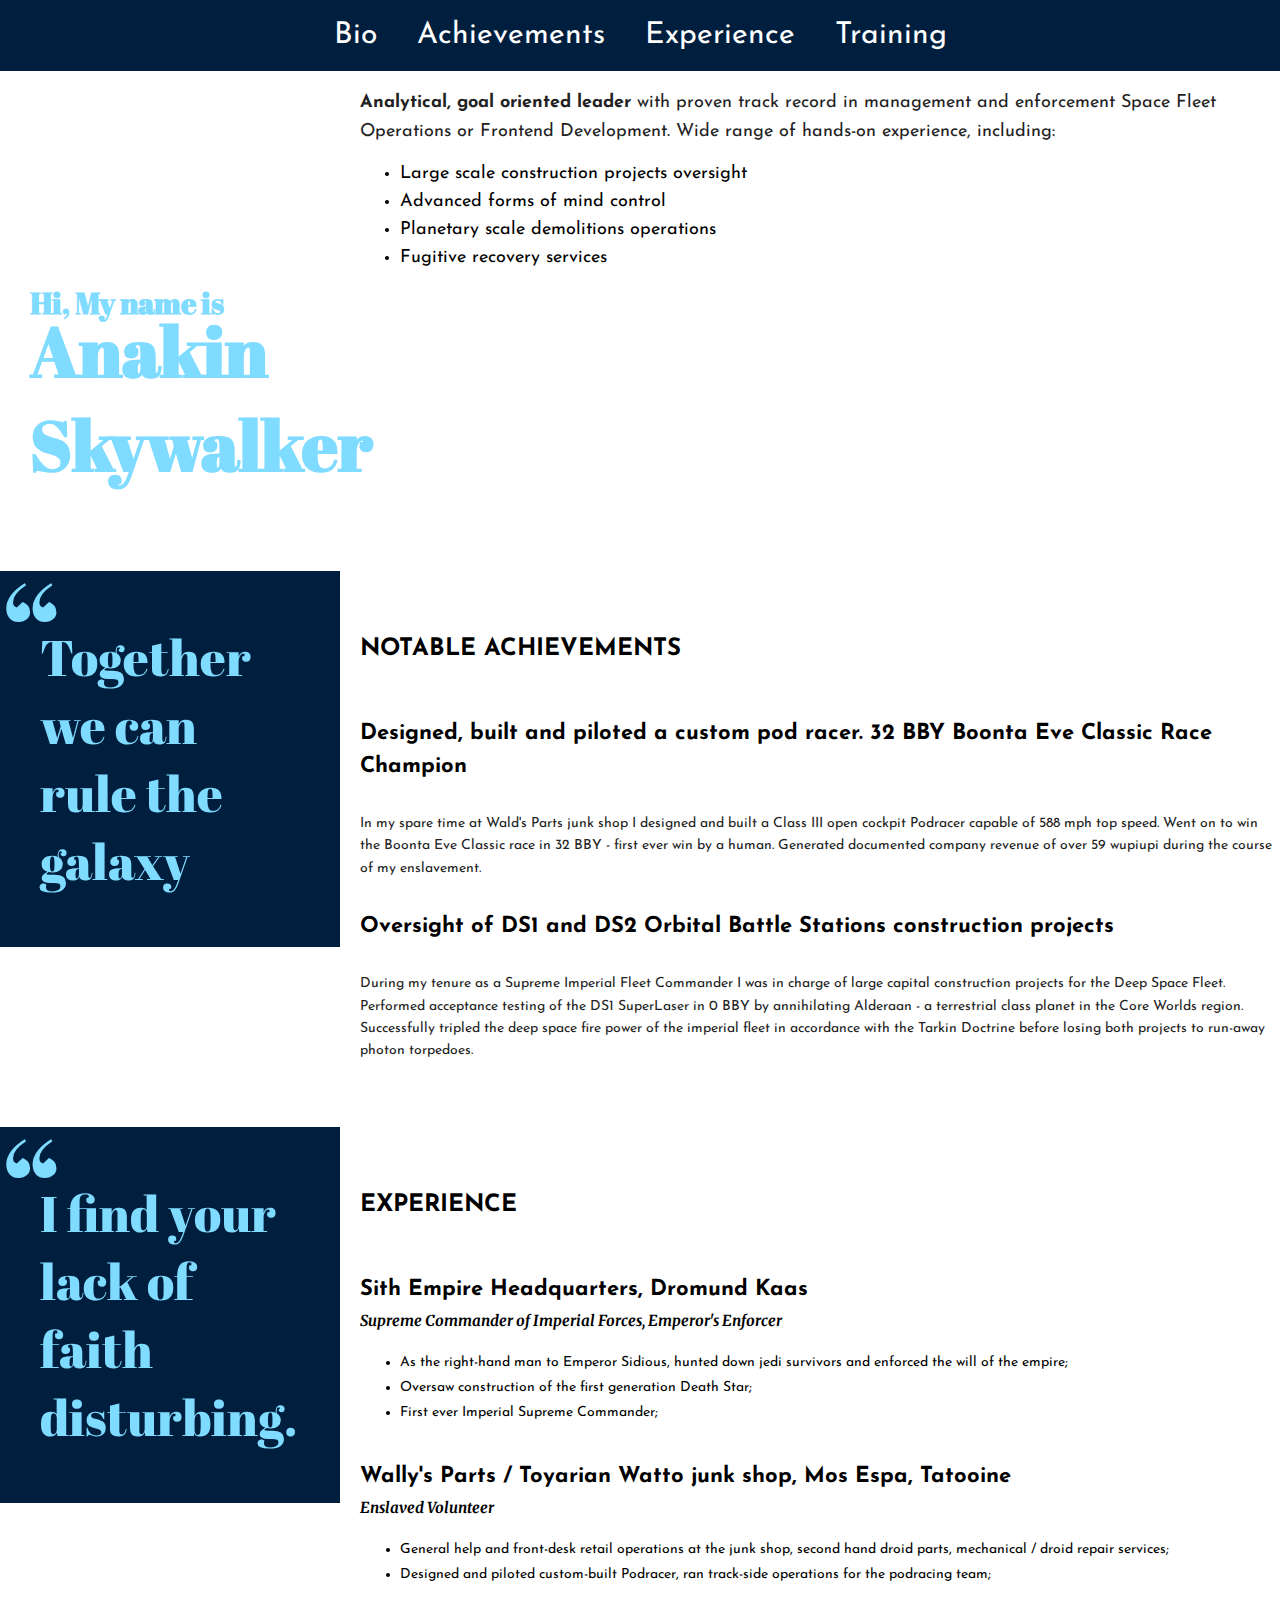
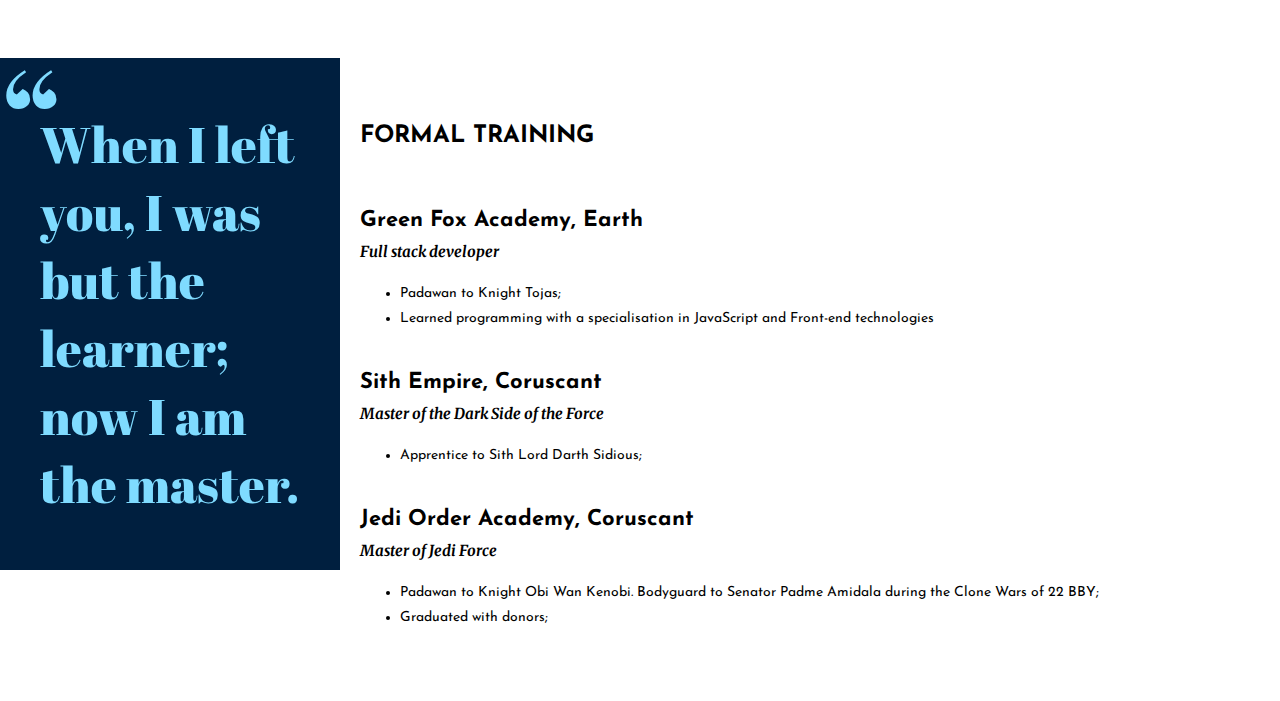
==== index.html @ 6fdf19a9 "Added page" ====
<!DOCTYPE html>
<html lang="en" >
<head>
  <meta charset="UTF-8">
  <title>CodePen - Az első weboldalam 2.0</title>
  <link rel="preconnect" href="https://fonts.gstatic.com">
<link href="https://fonts.googleapis.com/css2?family=Abril+Fatface&family=Josefin+Sans:wght@400&family=Merriweather:ital@1&display=swap" rel="stylesheet"><link rel="stylesheet" href="./style.css">

</head>
<body>
<!-- partial:index.partial.html -->
<nav>
  <a href="#bio">Bio</a>
  <a href="#achievements">Achievements</a>
  <a href="#experience">Experience</a>
  <a href="#training">Training</a>
</nav>

<div class="row" id="bio">
  <div class="col-left">
    <div class="lead">
      <div class="title">
        <h1 class="intro">Hi, My name is</h1>
        <h1 class="name">Anakin Skywalker</h1>
      </div>
    </div>
  </div>

  <div class="col-right">
    <p class="lead-text"><strong>Analytical, goal oriented leader</strong> with proven track record in management and enforcement Space Fleet Operations or Frontend Development. Wide range of hands-on experience, including:</p>

    <ul class="lead-list">
      <li>Large scale construction projects oversight</li>
      <li>Advanced forms of mind control</li>
      <li>Planetary scale demolitions operations</li>
      <li>Fugitive recovery services</li>
    </ul>
  </div>

</div>

<div class="row" id="achievemnts">
  <div class="col-left">
    <bloquote>Together we can rule the galaxy</bloquote>
  </div>
  <div class="col-right">
    <h2>Notable achievements</h2>

    <h3>Designed, built and piloted a custom pod racer. 32 BBY Boonta Eve Classic Race Champion</h3>

    <p>In my spare time at Wald's Parts junk shop I designed and built a Class III open cockpit Podracer capable of 588 mph top speed. Went on to win the Boonta Eve Classic race in 32 BBY - first ever win by a human. Generated documented company revenue of over 59 wupiupi during the course of my enslavement.</p>

    <h3>Oversight of DS1 and DS2 Orbital Battle Stations construction projects</h3>

    <p>During my tenure as a Supreme Imperial Fleet Commander I was in charge of large capital construction projects for the Deep Space Fleet. Performed acceptance testing of the DS1 SuperLaser in 0 BBY by annihilating Alderaan - a terrestrial
      class planet in the Core Worlds region. Successfully tripled the deep space fire power of the imperial fleet in accordance with the Tarkin Doctrine before losing both projects to run-away photon torpedoes.</p>
  </div>
</div>

<div class="row" id="experience">
  <div class="col-left">
    <bloquote>I find your lack of faith disturbing.</bloquote>
  </div>

  <div class="col-right">
    <h2>Experience</h2>

    <h3>Sith Empire Headquarters, Dromund Kaas</h3>

    <h5>Supreme Commander of Imperial Forces, Emperor's Enforcer</h5>

    <ul>
      <li>As the right-hand man to Emperor Sidious, hunted down jedi survivors and enforced the will of the empire;</li>
      <li>Oversaw construction of the first generation Death Star;</li>
      <li>First ever Imperial Supreme Commander;</li>
    </ul>

    <h3>Wally's Parts / Toyarian Watto junk shop, Mos Espa, Tatooine</h3>

    <h5>Enslaved Volunteer</h5>

    <ul>
      <li>General help and front-desk retail operations at the junk shop, second hand droid parts, mechanical / droid repair services;</li>
      <li>Designed and piloted custom-built Podracer, ran track-side operations for the podracing team;</li>
    </ul>
  </div>
</div>

<div class="row" id="training">
  <div class="col-left">
    <bloquote>When I left you, I was but the learner; now I am the master.</bloquote>
  </div>

  <div class="col-right">
    <h2>Formal training</h2>

    <h3>Green Fox Academy, Earth</h3>

    <h5>Full stack developer</h3>

      <ul>
        <li>Padawan to Knight Tojas;</li>
        <li>Learned programming with a specialisation in JavaScript and Front-end technologies</li>
      </ul>

      <h3>Sith Empire, Coruscant</h3>

      <h5>Master of the Dark Side of the Force</h5>

      <ul>
        <li>Apprentice to Sith Lord Darth Sidious;</li>
      </ul>

      <h3>Jedi Order Academy, Coruscant</h3>

      <h5>Master of Jedi Force</h5>

      <ul>
        <li>Padawan to Knight Obi Wan Kenobi. Bodyguard to Senator Padme Amidala during the Clone Wars of 22 BBY;</li>
        <li>Graduated with donors;</li>
      </ul>

  </div>
</div>
<!-- partial -->
  
</body>
</html>
---- style.css ----
body {
  margin: 0px;
}

nav {
  text-align: center;
  display: flex;
  justify-content: center;
  background-color: #001f3f;
}

nav a {
  font-size: 30px;
  color: white;
  padding: 20px 20px;
  text-decoration: none;
  font-family: "Josefin Sans", sans-serif;
}

bloquote {
  position: relative;
  padding-top: 52px;
  padding-bottom: 52px;
  padding-left: 40px;
  padding-right: 40px;
  display: block;
  background-color: #001f3f;
  color: #7fdbff;
  font-size: 50px;
  font-family: "Abril Fatface", cursive;
}

bloquote::before {
  position: absolute;
  top: -30px;
  left: 0px;
  content: "“";
  font-family: "Abril Fatface", cursive;
  font-size: 140px;
}

h1 {
  font-family: "Abril Fatface", cursive;
  color: #222;
  display: block;
}

h2,
h3,
h4 {
  font-family: "Josefin Sans", sans-serif;
  color: #222 grey;
  display: block;
  line-height: 1.5;
}

h2 {
  text-transform: uppercase;
  margin-bottom: 50px;
  display: block;
  margin-top: 60px;
}

h3 {
  margin-bottom: 30px;
  margin-top: 30px;
  font-size: 22px;
  display: block;
}

h5 {
  font-family: "Merriweather", serif;
  font-size: 15px;
  font-style: italic;
  margin-top: -25px;
}

p {
  font-family: "Josefin Sans", sans-serif;
  color: #222;
  line-height: 1.6;
  font-size: 14px;
}

ul {
  font-family: "Josefin Sans", sans-serif;
  ccolor: #222 grey;
}

ul li {
  padding-bottom: 10px;
  font-size: 14px;
}

hr {
  border: 2px solid #222d;
}

#content {
  width: 710px;
  margin-left: auto;
  margin-right: auto;
}

.lead {
  display: block;
  background-image: url("https://raw.githubusercontent.com/green-fox-academy/myfirstapp-syllabus/master/assets/first-website-header.png");
  background-repeat: no-repeat;
  background-size: cover;
  background-position: center;
  height: 450px;
  position: relative;
}

.title {
  position: absolute;
  bottom: 30px;
  left: 30px;
}

.intro {
  font-size: 30px;
  margin: 0px;
  color: #7fdbff;
}

.name {
  font-size: 70px;
  margin: -20px 0px 0px 0px;
  color: #7fdbff;
}

.row {
  display: flex;
  justify-content: flex-start;
  align-content: stretch;
  align-items: stretch;
  margin-bottom: 50px;
}

.col-left {
  flex: 0 0 340px;
}

.col-right {
  margin-left: 20px;
}

.lead-text {
  font-size: 18px;
}

.lead-list li {
  font-size: 18px;
}
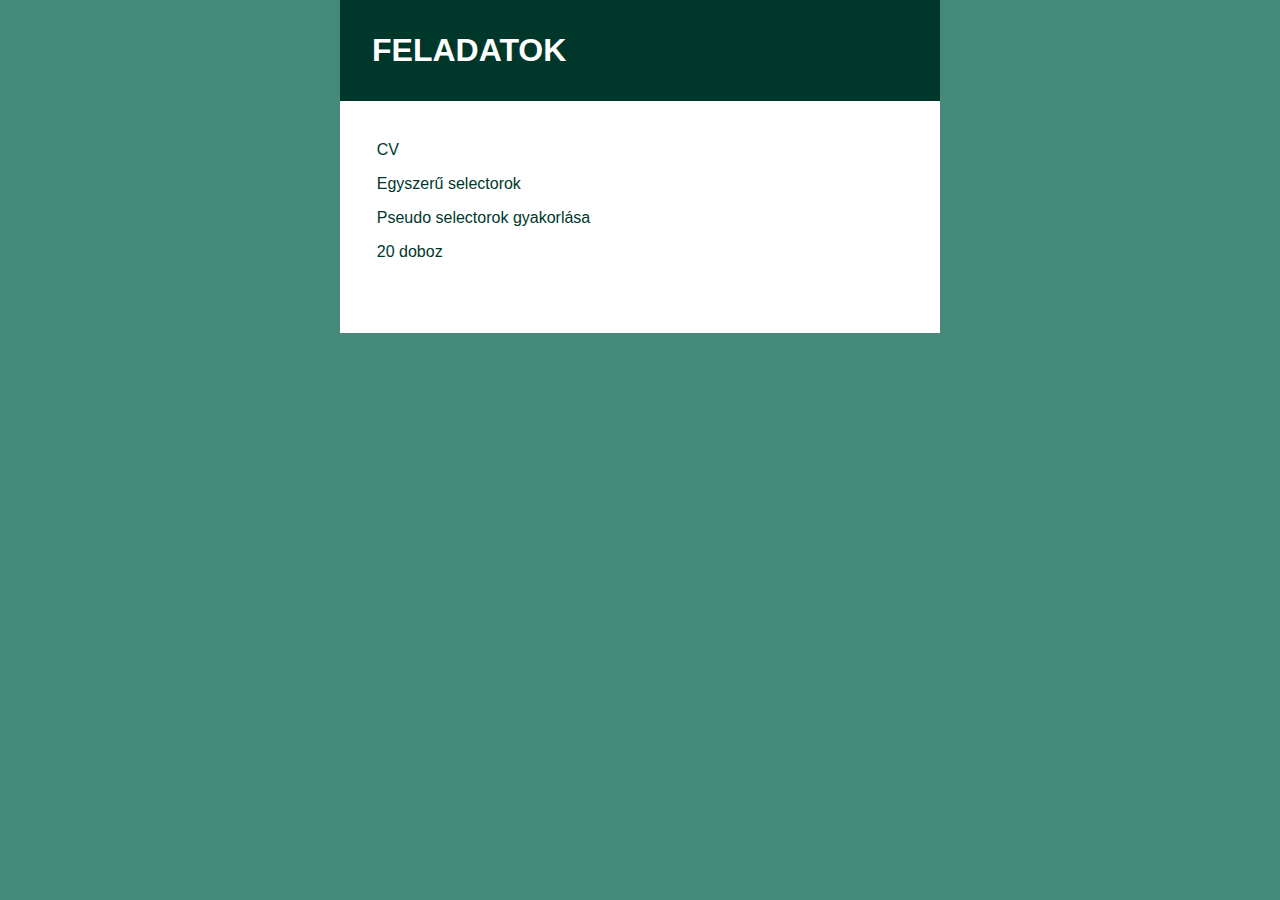
==== commit eb115988: "New Landing Page" ====
--- a/index.html
+++ b/index.html
@@ -1,128 +1,23 @@
 <!DOCTYPE html>
-<html lang="en" >
-<head>
-  <meta charset="UTF-8">
-  <title>CodePen - Az első weboldalam 2.0</title>
-  <link rel="preconnect" href="https://fonts.gstatic.com">
-<link href="https://fonts.googleapis.com/css2?family=Abril+Fatface&family=Josefin+Sans:wght@400&family=Merriweather:ital@1&display=swap" rel="stylesheet"><link rel="stylesheet" href="./style.css">
-
-</head>
-<body>
-<!-- partial:index.partial.html -->
-<nav>
-  <a href="#bio">Bio</a>
-  <a href="#achievements">Achievements</a>
-  <a href="#experience">Experience</a>
-  <a href="#training">Training</a>
-</nav>
-
-<div class="row" id="bio">
-  <div class="col-left">
-    <div class="lead">
-      <div class="title">
-        <h1 class="intro">Hi, My name is</h1>
-        <h1 class="name">Anakin Skywalker</h1>
-      </div>
+<html lang="hu">
+  <head>
+    <meta charset="UTF-8" />
+    <meta http-equiv="X-UA-Compatible" content="IE=edge" />
+    <meta name="viewport" content="width=device-width, initial-scale=1.0" />
+    <link rel="stylesheet" href="style.css" />
+    <title>Main</title>
+  </head>
+  <body>
+    <div class="container">
+      <h1>Feladatok</h1>
+      <ul class="list">
+        <li><a href="cv/index.html">CV</a></li>
+        <li><a href="4/simple-selectors.html">Egyszerű selectorok</a></li>
+        <li>
+          <a href="4/pseudo-selectors.html">Pseudo selectorok gyakorlása</a>
+        </li>
+        <li><a href="4/20-boxes.html">20 doboz</a></li>
+      </ul>
     </div>
-  </div>
-
-  <div class="col-right">
-    <p class="lead-text"><strong>Analytical, goal oriented leader</strong> with proven track record in management and enforcement Space Fleet Operations or Frontend Development. Wide range of hands-on experience, including:</p>
-
-    <ul class="lead-list">
-      <li>Large scale construction projects oversight</li>
-      <li>Advanced forms of mind control</li>
-      <li>Planetary scale demolitions operations</li>
-      <li>Fugitive recovery services</li>
-    </ul>
-  </div>
-
-</div>
-
-<div class="row" id="achievemnts">
-  <div class="col-left">
-    <bloquote>Together we can rule the galaxy</bloquote>
-  </div>
-  <div class="col-right">
-    <h2>Notable achievements</h2>
-
-    <h3>Designed, built and piloted a custom pod racer. 32 BBY Boonta Eve Classic Race Champion</h3>
-
-    <p>In my spare time at Wald's Parts junk shop I designed and built a Class III open cockpit Podracer capable of 588 mph top speed. Went on to win the Boonta Eve Classic race in 32 BBY - first ever win by a human. Generated documented company revenue of over 59 wupiupi during the course of my enslavement.</p>
-
-    <h3>Oversight of DS1 and DS2 Orbital Battle Stations construction projects</h3>
-
-    <p>During my tenure as a Supreme Imperial Fleet Commander I was in charge of large capital construction projects for the Deep Space Fleet. Performed acceptance testing of the DS1 SuperLaser in 0 BBY by annihilating Alderaan - a terrestrial
-      class planet in the Core Worlds region. Successfully tripled the deep space fire power of the imperial fleet in accordance with the Tarkin Doctrine before losing both projects to run-away photon torpedoes.</p>
-  </div>
-</div>
-
-<div class="row" id="experience">
-  <div class="col-left">
-    <bloquote>I find your lack of faith disturbing.</bloquote>
-  </div>
-
-  <div class="col-right">
-    <h2>Experience</h2>
-
-    <h3>Sith Empire Headquarters, Dromund Kaas</h3>
-
-    <h5>Supreme Commander of Imperial Forces, Emperor's Enforcer</h5>
-
-    <ul>
-      <li>As the right-hand man to Emperor Sidious, hunted down jedi survivors and enforced the will of the empire;</li>
-      <li>Oversaw construction of the first generation Death Star;</li>
-      <li>First ever Imperial Supreme Commander;</li>
-    </ul>
-
-    <h3>Wally's Parts / Toyarian Watto junk shop, Mos Espa, Tatooine</h3>
-
-    <h5>Enslaved Volunteer</h5>
-
-    <ul>
-      <li>General help and front-desk retail operations at the junk shop, second hand droid parts, mechanical / droid repair services;</li>
-      <li>Designed and piloted custom-built Podracer, ran track-side operations for the podracing team;</li>
-    </ul>
-  </div>
-</div>
-
-<div class="row" id="training">
-  <div class="col-left">
-    <bloquote>When I left you, I was but the learner; now I am the master.</bloquote>
-  </div>
-
-  <div class="col-right">
-    <h2>Formal training</h2>
-
-    <h3>Green Fox Academy, Earth</h3>
-
-    <h5>Full stack developer</h3>
-
-      <ul>
-        <li>Padawan to Knight Tojas;</li>
-        <li>Learned programming with a specialisation in JavaScript and Front-end technologies</li>
-      </ul>
-
-      <h3>Sith Empire, Coruscant</h3>
-
-      <h5>Master of the Dark Side of the Force</h5>
-
-      <ul>
-        <li>Apprentice to Sith Lord Darth Sidious;</li>
-      </ul>
-
-      <h3>Jedi Order Academy, Coruscant</h3>
-
-      <h5>Master of Jedi Force</h5>
-
-      <ul>
-        <li>Padawan to Knight Obi Wan Kenobi. Bodyguard to Senator Padme Amidala during the Clone Wars of 22 BBY;</li>
-        <li>Graduated with donors;</li>
-      </ul>
-
-  </div>
-</div>
-<!-- partial -->
-  
-</body>
+  </body>
 </html>
--- a/style.css
+++ b/style.css
@@ -1,155 +1,50 @@
 body {
-  margin: 0px;
+  margin: 0;
+  padding: 0;
+  background-color: #44897a;
+  font-family: sans-serif;
 }
 
-nav {
-  text-align: center;
-  display: flex;
-  justify-content: center;
-  background-color: #001f3f;
+.container {
+  width: 600px;
+  margin: 0 auto 0 auto;
+  background-color: white;
+  padding: 0rem 0rem 2rem 0rem;
 }
 
-nav a {
-  font-size: 30px;
+.container h1 {
+  text-transform: uppercase;
+  margin: 0;
+  padding: 2rem 2rem 2rem 2rem;
+  background-color: #00372b;
   color: white;
-  padding: 20px 20px;
-  text-decoration: none;
-  font-family: "Josefin Sans", sans-serif;
 }
 
-bloquote {
-  position: relative;
-  padding-top: 52px;
-  padding-bottom: 52px;
-  padding-left: 40px;
-  padding-right: 40px;
-  display: block;
-  background-color: #001f3f;
-  color: #7fdbff;
-  font-size: 50px;
-  font-family: "Abril Fatface", cursive;
+.list {
+  list-style-type: none;
+  margin: 0;
+  padding: 0;
+  padding: 2rem 2rem 2rem 2rem;
 }
 
-bloquote::before {
-  position: absolute;
-  top: -30px;
-  left: 0px;
-  content: "“";
-  font-family: "Abril Fatface", cursive;
-  font-size: 140px;
+.list li {
+  padding: 0;
 }
 
-h1 {
-  font-family: "Abril Fatface", cursive;
-  color: #222;
+.list li a {
+  width: 100%;
+  height: 100%;
   display: block;
+  padding: 0.5rem 0.3rem 0.5rem 0.3rem;
+  text-decoration: none;
+  color: #00372b;
 }
 
-h2,
-h3,
-h4 {
-  font-family: "Josefin Sans", sans-serif;
-  color: #222 grey;
-  display: block;
-  line-height: 1.5;
+.list li a:hover {
+  text-decoration: none;
+  background-color: #00372b;
+  color: white;
 }
 
-h2 {
-  text-transform: uppercase;
-  margin-bottom: 50px;
-  display: block;
-  margin-top: 60px;
+.list li a:visited {
 }
-
-h3 {
-  margin-bottom: 30px;
-  margin-top: 30px;
-  font-size: 22px;
-  display: block;
-}
-
-h5 {
-  font-family: "Merriweather", serif;
-  font-size: 15px;
-  font-style: italic;
-  margin-top: -25px;
-}
-
-p {
-  font-family: "Josefin Sans", sans-serif;
-  color: #222;
-  line-height: 1.6;
-  font-size: 14px;
-}
-
-ul {
-  font-family: "Josefin Sans", sans-serif;
-  ccolor: #222 grey;
-}
-
-ul li {
-  padding-bottom: 10px;
-  font-size: 14px;
-}
-
-hr {
-  border: 2px solid #222d;
-}
-
-#content {
-  width: 710px;
-  margin-left: auto;
-  margin-right: auto;
-}
-
-.lead {
-  display: block;
-  background-image: url("https://raw.githubusercontent.com/green-fox-academy/myfirstapp-syllabus/master/assets/first-website-header.png");
-  background-repeat: no-repeat;
-  background-size: cover;
-  background-position: center;
-  height: 450px;
-  position: relative;
-}
-
-.title {
-  position: absolute;
-  bottom: 30px;
-  left: 30px;
-}
-
-.intro {
-  font-size: 30px;
-  margin: 0px;
-  color: #7fdbff;
-}
-
-.name {
-  font-size: 70px;
-  margin: -20px 0px 0px 0px;
-  color: #7fdbff;
-}
-
-.row {
-  display: flex;
-  justify-content: flex-start;
-  align-content: stretch;
-  align-items: stretch;
-  margin-bottom: 50px;
-}
-
-.col-left {
-  flex: 0 0 340px;
-}
-
-.col-right {
-  margin-left: 20px;
-}
-
-.lead-text {
-  font-size: 18px;
-}
-
-.lead-list li {
-  font-size: 18px;
-}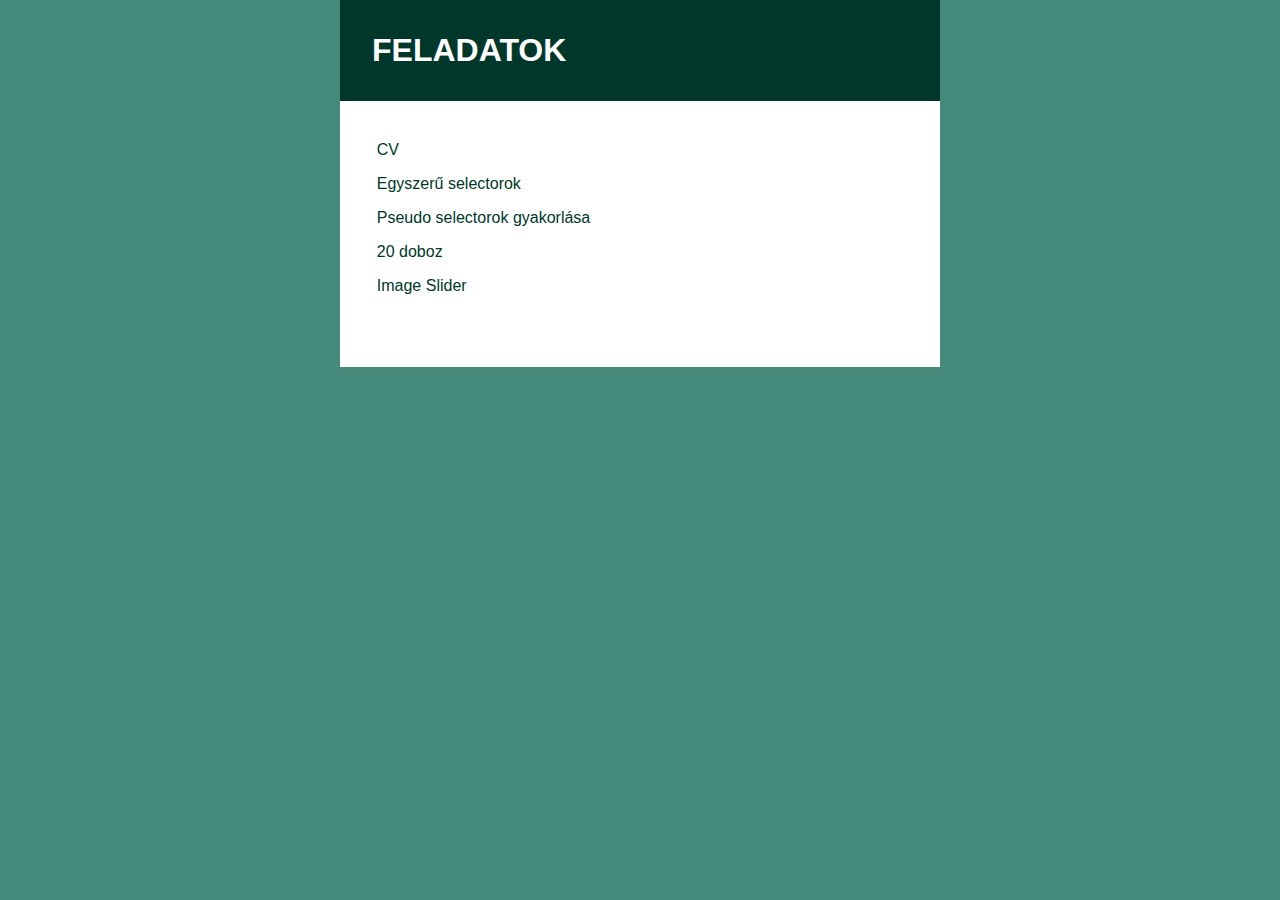
==== commit b69653d6: "Image Slider app created" ====
--- a/index.html
+++ b/index.html
@@ -17,6 +17,7 @@
           <a href="4/pseudo-selectors.html">Pseudo selectorok gyakorlása</a>
         </li>
         <li><a href="4/20-boxes.html">20 doboz</a></li>
+        <li><a href="image-slider/index.html">Image Slider</a></li>
       </ul>
     </div>
   </body>
